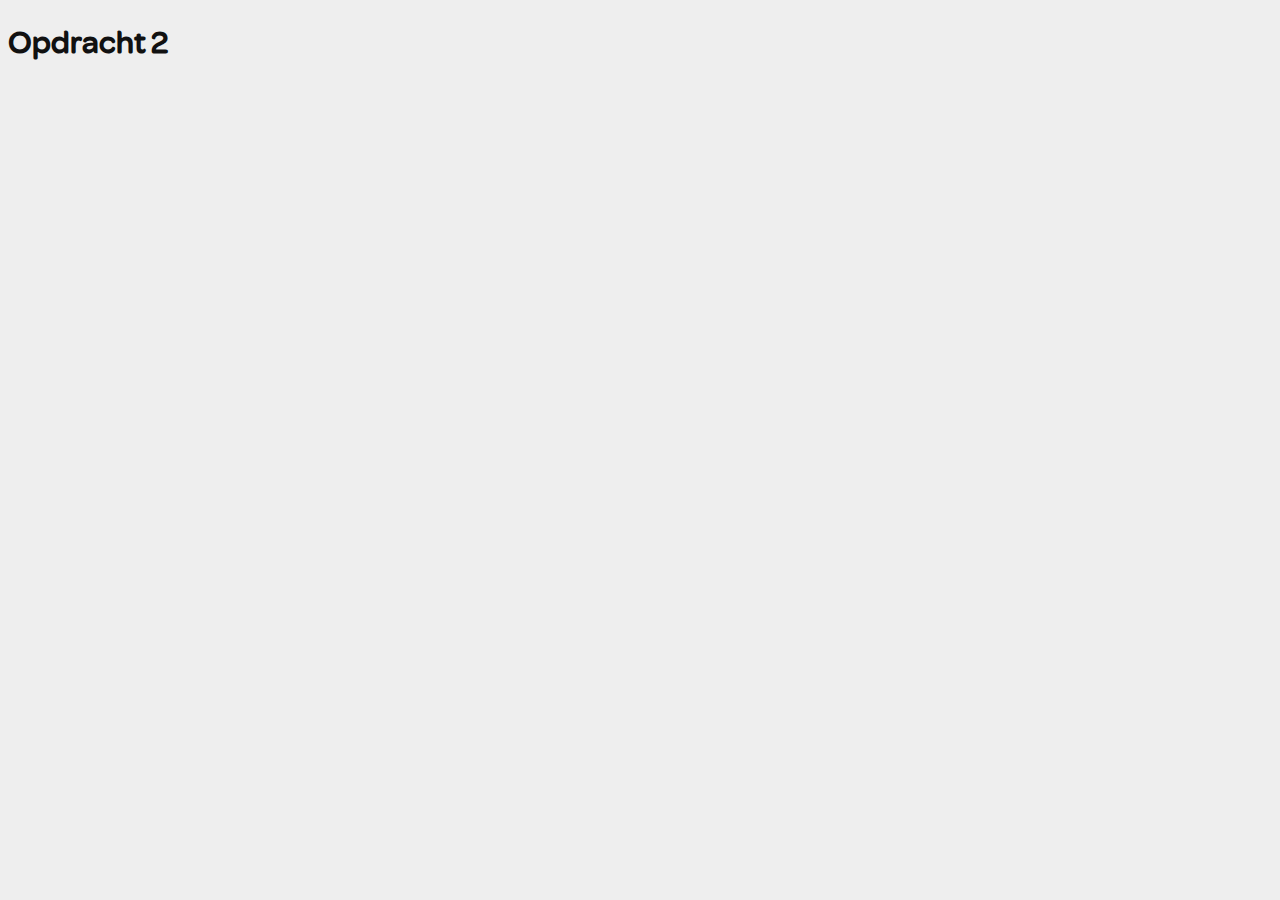
==== opdracht2/index.html @ 34738b5f "Add basiswebsite" ====
<!doctype html>
<html lang="nl">
	
<head>
	<meta charset="UTF-8">
	<meta name="author" content="jouw naam">
	<meta name="viewport" content="width=device-width, initial-scale=1">
	
	<title>Opdracht 2: Interactie galore - Frontend voor Designers</title>
	
	<link href="styles/style.css" rel="stylesheet">
  <link rel="icon" type="image/svg+xml" href="images/favicon.svg">
</head>

<body>
	<h1>Opdracht 2</h1>

	<script src="scripts/script.js"></script>
</body>
	
</html>
---- opdracht2/styles/style.css ----
/* CSS Document */

/*********/
/* FONTS */
/*********/
@font-face {
	font-family: 'eenfont';
	src: url('../fonts/eenfont.woff2') format('woff2'),
			 url('../fonts/eenfont.woff') format('woff');
	font-weight: normal;
	font-style: normal;

}





/**************/
/* CSS REMEDY */
/**************/
*, *::after, *::before {
  box-sizing:border-box;  
}

button, summary {
	cursor: pointer;
}





/*********************/
/* CUSTOM PROPERTIES */
/*********************/
:root {
	/* startje */
	--color-main:#111;
	--color-background:#eee;
}





/****************/
/* JOUW STYLING */
/****************/
body {
  font-family:eenfont, sans-serif;
  color:var(--color-main);
  background-color:var(--color-background);
}

/* jouw code */
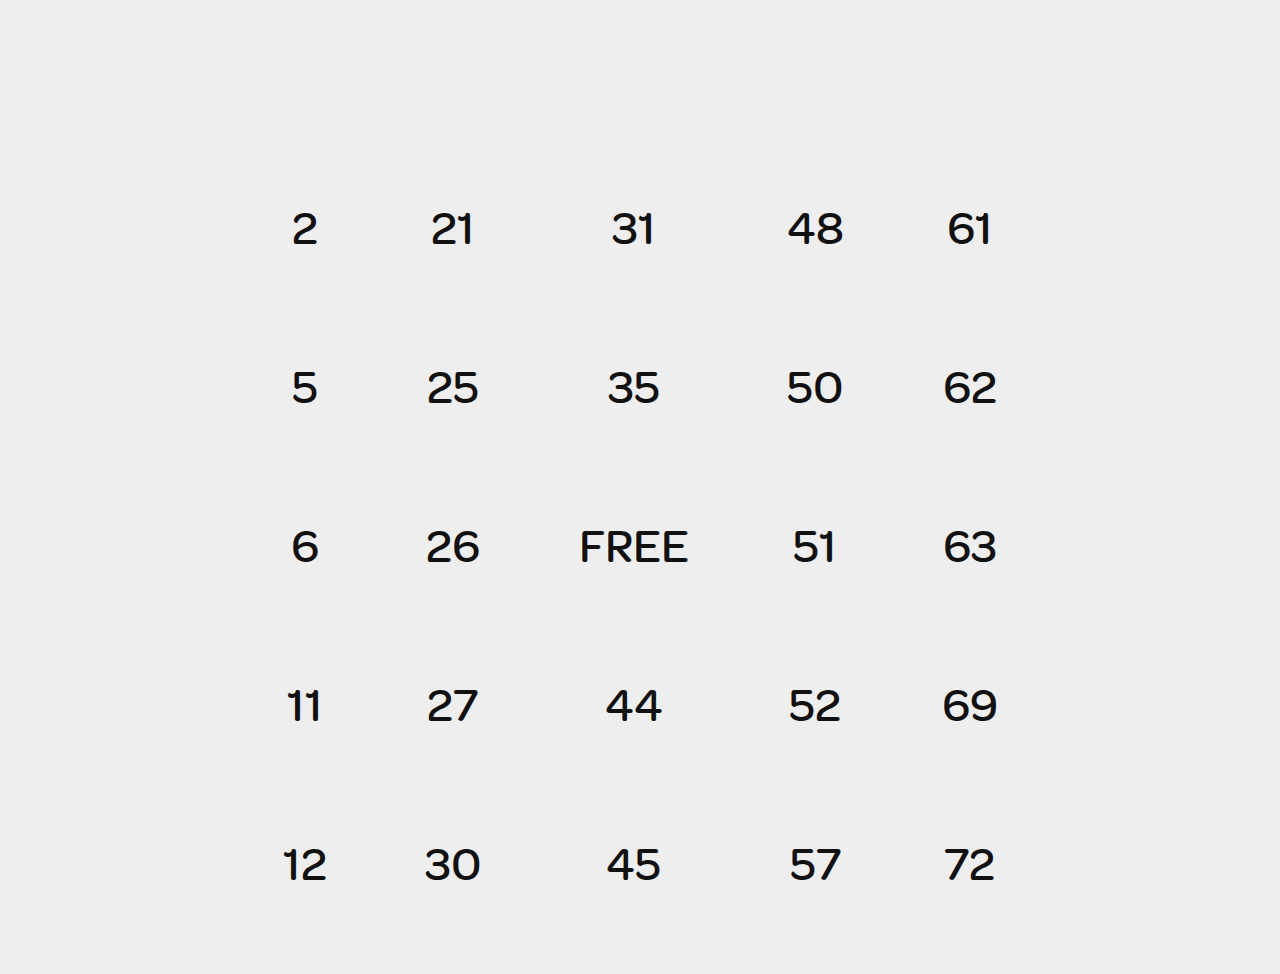
==== commit 9b2e30e5: "bingoo" ====
--- a/opdracht2/index.html
+++ b/opdracht2/index.html
@@ -13,9 +13,50 @@
 </head>
 
 <body>
-	<h1>Opdracht 2</h1>
-
-	<script src="scripts/script.js"></script>
+	<table id="table">
+		<tr>
+			<th>B</th>
+			<th>I</th>
+			<th>N</th>
+			<th>G</th>
+			<th>O</th>
+		</tr>
+		<tr>
+			<td>2</td>
+			<td>21</td>
+			<td>31</td>
+			<td>48</td>
+			<td>61</td>
+		</tr>
+		<tr>
+			<td>5</td>
+			<td>25</td>
+			<td>35</td>
+			<td>50</td>
+			<td>62</td>
+		</tr>
+		<tr>
+			<td>6</td>
+			<td>26</td>
+			<td>FREE</td>
+			<td>51</td>
+			<td>63</td>
+		</tr>
+		<tr>
+			<td>11</td>
+			<td>27</td>
+			<td>44</td>
+			<td>52</td>
+			<td>69</td>
+		</tr>
+		<tr>
+			<td>12</td>
+			<td>30</td>
+			<td>45</td>
+			<td>57</td>
+			<td>72</td>
+		</tr>
+	</table>
 </body>
-	
+<script src="../opdracht2/scripts/script.js"></script>
 </html>
--- a/opdracht2/styles/style.css
+++ b/opdracht2/styles/style.css
@@ -34,11 +34,17 @@
 /*********************/
 /* CUSTOM PROPERTIES */
 /*********************/
-:root {
-	/* startje */
-	--color-main:#111;
-	--color-background:#eee;
-}
+@media (prefers-color-scheme: dark) {
+	:root {
+		--color-main:#eee;
+		--color-background:#111;
+		--color-cart:#cda434;
+	}}
+	@media (prefers-color-scheme: light) {
+	:root {
+		--color-main:#111;
+		--color-background:#eee;
+	}}
 
 
 
@@ -48,10 +54,29 @@
 /* JOUW STYLING */
 /****************/
 body {
+   display: flex;
+   justify-content: center;
+   font-size: clamp(1rem, -0.875rem + 8.333333vw, 3rem);
   font-family:eenfont, sans-serif;
   color:var(--color-main);
   background-color:var(--color-background);
 }
 
 /* jouw code */
-
+table {
+	background-color: var(--color-cart);
+	border-radius: 1em;
+	padding: 0.5em;
+	margin-top: 1em;
+}
+tr{
+	background-color:var(--color-background);
+}
+th {
+	color:var(--color-background);
+	background-color:var(--color-cart);
+}
+td {
+	text-align: center;
+	padding: 1em;
+}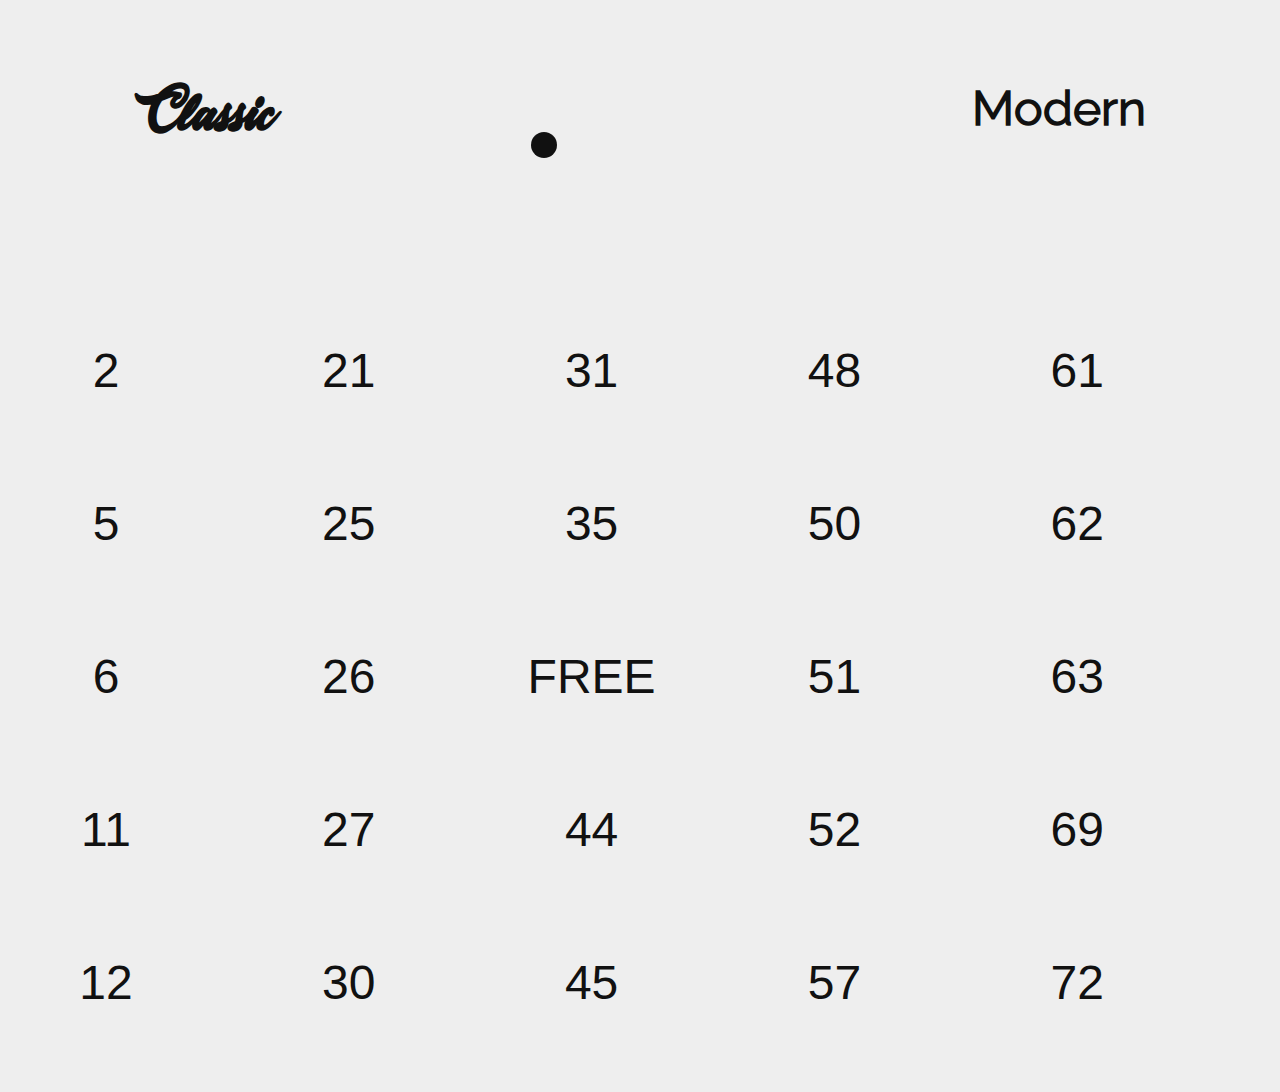
==== commit 5a563fc2: "Opdracht 2" ====
--- a/opdracht2/index.html
+++ b/opdracht2/index.html
@@ -13,6 +13,14 @@
 </head>
 
 <body>
+	<section>
+		<h4>Classic</h4>
+		<label class="switch">
+			<input id="myCheck" type="checkbox">
+			<span class="slider"></span>
+		  </label>
+		  <h4>Modern</h4>
+	</section>
 	<table id="table">
 		<tr>
 			<th>B</th>
@@ -22,39 +30,114 @@
 			<th>O</th>
 		</tr>
 		<tr>
-			<td>2</td>
-			<td>21</td>
-			<td>31</td>
-			<td>48</td>
-			<td>61</td>
+			<td>
+				<input type="checkbox" id="fice1">
+				<label for="fice1">2</label>
+			</td>
+			<td>
+				<input type="checkbox" id="fice2">
+				<label for="fice2">21</label>
+			</td>
+			<td>
+				<input type="checkbox" id="fice3">
+				<label for="fice3">31</label>
+			</td>
+			<td>	
+				<input type="checkbox" id="fice4">
+				<label for="fice4">48</label>
+			</td>
+			<td>	
+				<input type="checkbox" id="fice5">
+				<label for="fice5">61</label>
+			</td>
 		</tr>
 		<tr>
-			<td>5</td>
-			<td>25</td>
-			<td>35</td>
-			<td>50</td>
-			<td>62</td>
+			<td>	
+				<input type="checkbox" id="fice6">
+				<label for="fice6">5</label>
+			</td>
+			<td>
+				<input type="checkbox" id="fice7">
+				<label for="fice7">25</label>
+			</td>
+			<td>
+				<input type="checkbox" id="fice8">
+				<label for="fice8">35</label>
+			</td>
+			<td>
+				<input type="checkbox" id="fice9">
+				<label for="fice9">50</label>
+			</td>
+			<td>
+				<input type="checkbox" id="fice10">
+				<label for="fice10">62</label>
+			</td>
 		</tr>
 		<tr>
-			<td>6</td>
-			<td>26</td>
-			<td>FREE</td>
-			<td>51</td>
-			<td>63</td>
+			<td>
+				<input type="checkbox" id="fice11">
+				<label for="fice11">6</label>
+			</td>
+			<td>
+				<input type="checkbox" id="fice12">
+				<label for="fice12">26</label>
+			</td>
+			<td>
+				<input type="checkbox" id="fice13">
+				<label for="fice13">FREE</label>
+			</td>
+			<td>
+				<input type="checkbox" id="fice14">
+				<label for="fice14">51</label>
+			</td>
+			<td>
+				<input type="checkbox" id="fice15">
+				<label for="fice15">63</label>
+			</td>
 		</tr>
 		<tr>
-			<td>11</td>
-			<td>27</td>
-			<td>44</td>
-			<td>52</td>
-			<td>69</td>
+			<td>
+				<input type="checkbox" id="fice16">
+				<label for="fice16">11</label>
+			</td>
+			<td>
+				<input type="checkbox" id="fice17">
+				<label for="fice17">27</label>
+			</td>
+			<td>
+				<input type="checkbox" id="fice18">
+				<label for="fice18">44</label>
+			</td>
+			<td>
+				<input type="checkbox" id="fice19">
+				<label for="fice19">52</label>
+			</td>
+			<td>
+				<input type="checkbox" id="fice20">
+				<label for="fice20">69</label>
+			</td>
 		</tr>
 		<tr>
-			<td>12</td>
-			<td>30</td>
-			<td>45</td>
-			<td>57</td>
-			<td>72</td>
+			<td>
+				<input type="checkbox" id="fice21">
+				<label for="fice21">12</label>
+			</td>
+			<td>
+				<input type="checkbox" id="fice22">
+				<label for="fice22">30</label>
+			</td>
+			<td>
+				<input type="checkbox" id="fice23">
+				<label for="fice23">45</label>
+			</td>
+			<td>
+				<input type="checkbox" id="fice24">
+				<label for="fice24">57</label>
+			</td>
+			<td>
+				<input type="checkbox" id="fice25">
+				<label for="fice25">72</label>
+			</td>
 		</tr>
 	</table>
 </body>
--- a/opdracht2/styles/style.css
+++ b/opdracht2/styles/style.css
@@ -4,12 +4,17 @@
 /* FONTS */
 /*********/
 @font-face {
-	font-family: 'eenfont';
-	src: url('../fonts/eenfont.woff2') format('woff2'),
-			 url('../fonts/eenfont.woff') format('woff');
+	font-family: 'classicfont';
+	src: url('../fonts/classicfont.woff2') format('woff2');
 	font-weight: normal;
 	font-style: normal;
-
+}
+@font-face {
+	font-family: 'modernfont';
+	src: url('../fonts/modernfont.woff2') format('woff2'),
+	url('../fonts/modernfont.woff') format('woff');
+	font-weight: normal;
+	font-style: normal;
 }
 
 
@@ -46,23 +51,33 @@
 		--color-background:#eee;
 	}}
 
-
-
-
-
 /****************/
 /* JOUW STYLING */
 /****************/
 body {
    display: flex;
-   justify-content: center;
+   justify-content: space-around;
+   flex-direction: column;
    font-size: clamp(1rem, -0.875rem + 8.333333vw, 3rem);
-  font-family:eenfont, sans-serif;
+  font-family: sans-serif;
   color:var(--color-main);
   background-color:var(--color-background);
 }
-
-/* jouw code */
+section{
+	margin-top: 1em;
+	display: flex;
+	justify-content: space-around;
+}
+h4 {
+	margin: 0;
+}
+h4:nth-of-type(1){
+	font-family: classicfont, sans-serif;
+}
+h4:nth-of-type(2){
+	margin-top: 0.5em;
+	font-family: modernfont, sans-serif;
+}
 table {
 	background-color: var(--color-cart);
 	border-radius: 1em;
@@ -79,4 +94,106 @@
 td {
 	text-align: center;
 	padding: 1em;
-}+}
+label {
+	display:flex;
+	justify-content:center;
+	align-items:center;
+	width:1em;
+	aspect-ratio:1/1;
+	background-color:transparent;
+	border-radius:50%;
+}
+input:checked + label {
+	animation-name: pulse;
+	animation-duration: 0.5s;
+ 	opacity: 0;
+ 	animation-fill-mode:forwards;
+	color: #CC0240;
+	background-color:#CC0240;
+}
+
+input{
+	position:absolute;
+	transform:translatex(-9999em);
+}
+
+.switch {
+	position: relative;
+	display: inline-block;
+	width: 4em;
+	height: 2.2em;
+  }
+  
+  .switch input { 
+	opacity: 0;
+	width: 0;
+	height: 0;
+  }
+  
+  .slider {
+    border-radius: 1em;
+	position: absolute;
+	cursor: pointer;
+	top: 0;
+	left: 0;
+	right: 0;
+	bottom: 0;
+	background-color: var(--color-cart);
+	-webkit-transition: .4s;
+	transition: .4s;
+  }
+  
+  .slider:before {
+	border-radius: 50%;
+	position: absolute;
+	content: "";
+	height: 26px;
+	width: 26px;
+	left: 4px;
+	bottom: 4px;
+	background-color: var(--color-main);
+	-webkit-transition: .4s;
+	transition: .4s;
+  }
+  
+
+  
+  input:checked + .slider:before {
+	-webkit-transform: translateX(26px);
+	-ms-transform: translateX(26px);
+	transform: translateX(26px);
+  }
+  
+  /* Rounded sliders */
+  .slider.round {
+	border-radius: 34px;
+  }
+  
+  .slider.round:before {
+	border-radius: 50%;
+  }
+
+@media only screen 
+  and (max-device-width: 812px) 
+  { 
+	td {
+		padding: 0.7em;
+	}
+}
+
+@keyframes pulse{
+	0%{
+	  opacity: 0;
+	}
+	10%{
+	  opacity:.50;
+	  transform-origin: 50% 50%;
+	  transform: rotate(-2deg) scale(5);
+	  transition: all .3s cubic-bezier(0.6, 0.04, 0.98, 0.335);
+	}
+	100%{
+	  opacity:1;
+	  transform: rotate(-15deg) scale(1);
+	}
+  }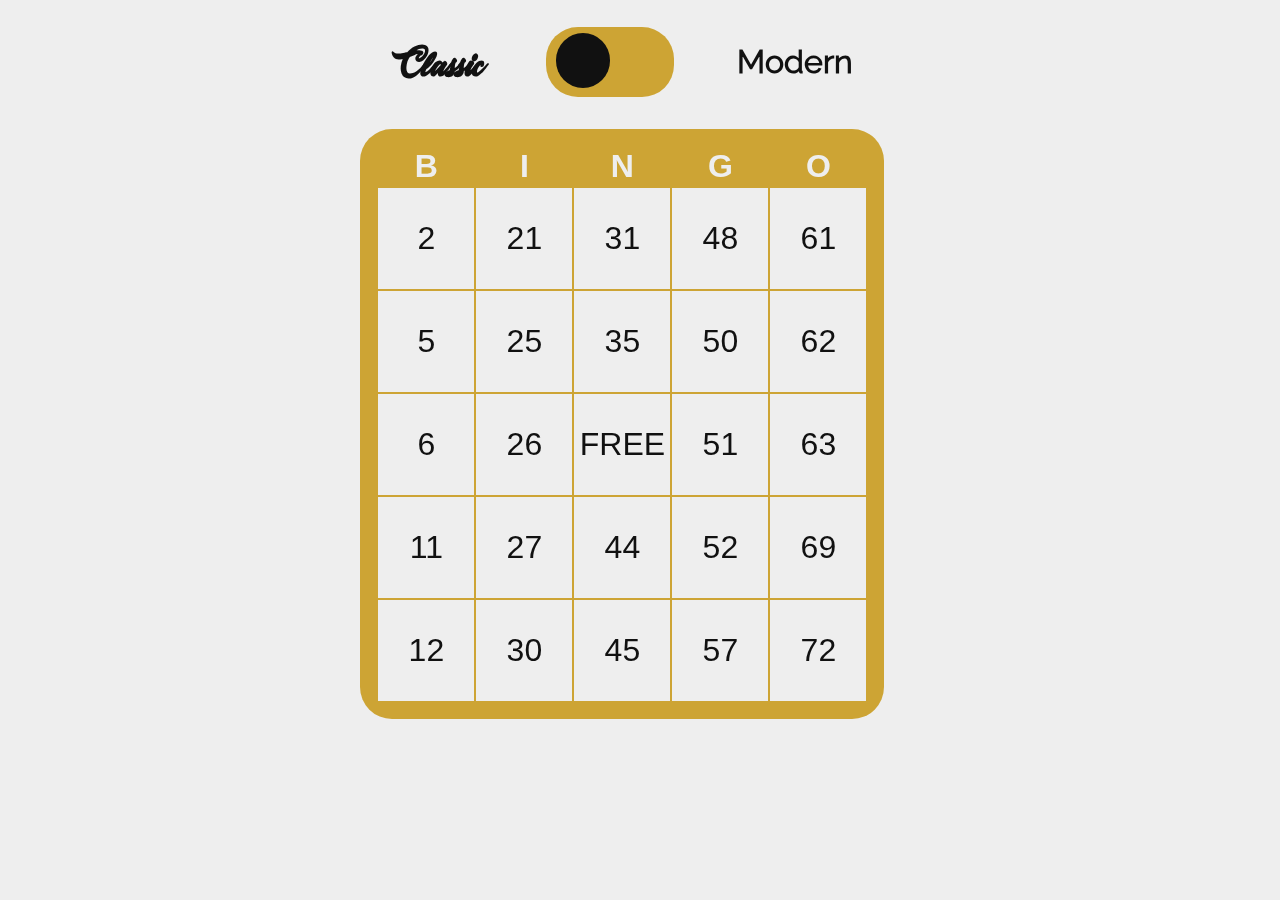
==== commit 80f2c674: "foto's toevoegen + fine tuning app" ====
--- a/opdracht2/index.html
+++ b/opdracht2/index.html
@@ -13,6 +13,7 @@
 </head>
 
 <body>
+	<section class="cart">
 	<section>
 		<h4>Classic</h4>
 		<label class="switch">
@@ -140,6 +141,7 @@
 			</td>
 		</tr>
 	</table>
+</section>
 </body>
 <script src="../opdracht2/scripts/script.js"></script>
 </html>
--- a/opdracht2/styles/style.css
+++ b/opdracht2/styles/style.css
@@ -49,19 +49,26 @@
 	:root {
 		--color-main:#111;
 		--color-background:#eee;
+		--color-cart:#cda434;
 	}}
 
 /****************/
 /* JOUW STYLING */
 /****************/
 body {
-   display: flex;
-   justify-content: space-around;
-   flex-direction: column;
-   font-size: clamp(1rem, -0.875rem + 8.333333vw, 3rem);
+	text-align: center;
+	position: fixed;
+	left: 48%;
+	top: 45%;
+	transform: translate(-50%, -50%);
+	height: 100vh;
+   font-size: clamp(1rem, -0.875rem + 8.333333vw, 2rem);
   font-family: sans-serif;
   color:var(--color-main);
   background-color:var(--color-background);
+}
+.cart {
+	flex-direction: column;
 }
 section{
 	margin-top: 1em;
@@ -148,10 +155,10 @@
 	border-radius: 50%;
 	position: absolute;
 	content: "";
-	height: 26px;
-	width: 26px;
-	left: 4px;
-	bottom: 4px;
+	width: 1.7em;
+	aspect-ratio:1/1;
+	left: 0.3em;
+	bottom: 0.3em;
 	background-color: var(--color-main);
 	-webkit-transition: .4s;
 	transition: .4s;
@@ -160,18 +167,7 @@
 
   
   input:checked + .slider:before {
-	-webkit-transform: translateX(26px);
-	-ms-transform: translateX(26px);
-	transform: translateX(26px);
-  }
-  
-  /* Rounded sliders */
-  .slider.round {
-	border-radius: 34px;
-  }
-  
-  .slider.round:before {
-	border-radius: 50%;
+	transform: translateX(1.7em);
   }
 
 @media only screen 
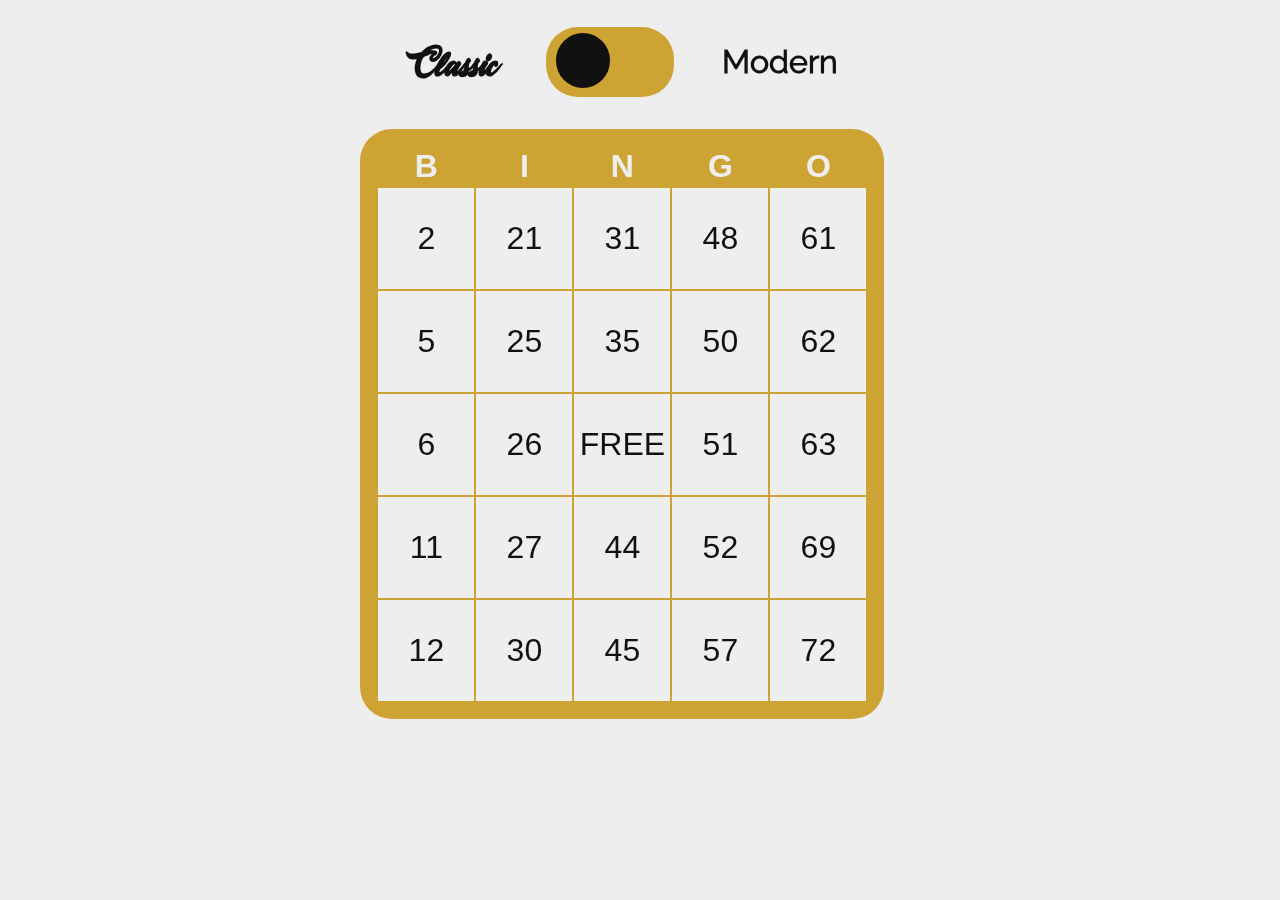
==== commit 13e363f5: "spraak" ====
--- a/opdracht2/index.html
+++ b/opdracht2/index.html
@@ -21,6 +21,9 @@
 			<span class="slider"></span>
 		  </label>
 		  <h4>Modern</h4>
+	</section>
+	<section id="bingo">
+		<h1>BINGO</h1>
 	</section>
 	<table id="table">
 		<tr>
--- a/opdracht2/styles/style.css
+++ b/opdracht2/styles/style.css
@@ -69,8 +69,10 @@
 }
 .cart {
 	flex-direction: column;
+	align-items: center;
 }
 section{
+	width: 15em;
 	margin-top: 1em;
 	display: flex;
 	justify-content: space-around;
@@ -91,6 +93,19 @@
 	padding: 0.5em;
 	margin-top: 1em;
 }
+#bingo {
+	display: flex;
+	align-items: center;
+	position: absolute;
+	border-radius: 8em;
+	background-color: red;
+	width:13em;
+	aspect-ratio:1/1;
+	animation-name: pulse;
+	animation-duration: 0.5s;
+ 	animation-fill-mode:forwards;
+	 display: none;
+}
 tr{
 	background-color:var(--color-background);
 }
@@ -102,6 +117,7 @@
 	text-align: center;
 	padding: 1em;
 }
+
 label {
 	display:flex;
 	justify-content:center;
